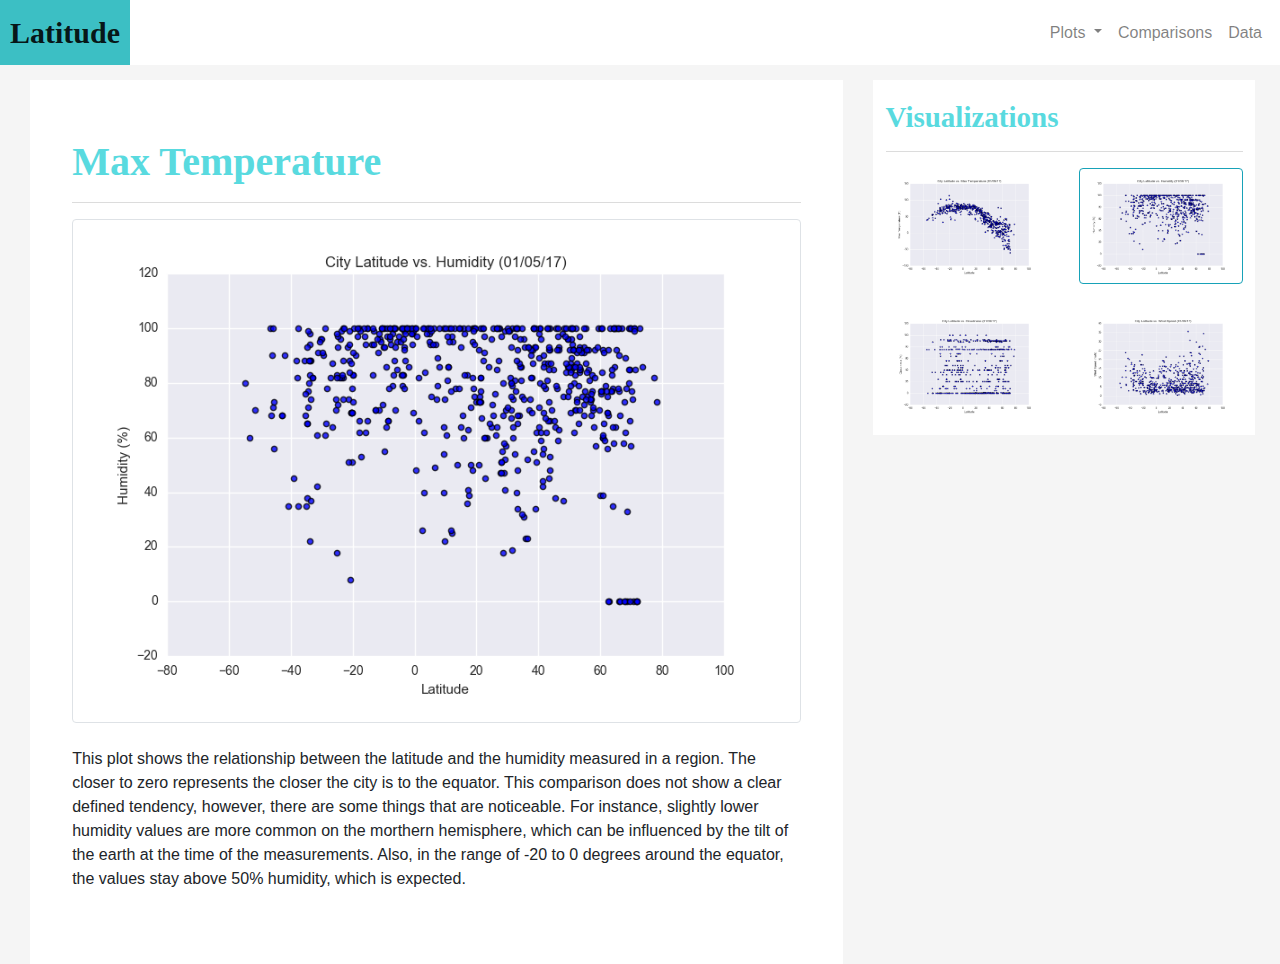
==== cloudiness.html @ 92a3587a "Finished humidity visualization. Two more to go." ====
<!-- Web Design Homework -->
<!-- Landing Page -->
<!-- Visualization for Cloudiness-->

<!DOCTYPE html>
<html lang="en">
  <head>
    <!-- Required meta tags -->
    <meta charset="utf-8">
    <meta name="viewport" content="width=device-width, initial-scale=1">
    
    <!-- Page Title -->
    <title>Cloudiness - Latitude</title>

    <!-- Bootstrap CSS Stylesheet -->
    <link rel="stylesheet" href="https://stackpath.bootstrapcdn.com/bootstrap/4.3.1/css/bootstrap.min.css" integrity="sha384-ggOyR0iXCbMQv3Xipma34MD+dH/1fQ784/j6cY/iJTQUOhcWr7x9JvoRxT2MZw1T" crossorigin="anonymous">
    <link rel="stylesheet" href="style.css">
  </head>
  
  <body>
    <nav class="navbar navbar-expand-lg navbar-light">
      <a class="navbar-brand" href="index.html">Latitude</a>
      <button class="navbar-toggler" type="button" data-toggle="collapse" data-target="#navbarSupportedContent" aria-controls="navbarSupportedContent" aria-expanded="false" aria-label="Toggle navigation">
        <span class="navbar-toggler-icon"></span>
      </button>

      <div class="collapse navbar-collapse" id="navbarSupportedContent">
        <ul class="navbar-nav">
          <li class="nav-item dropdown">
            <a class="nav-link dropdown-toggle" href="#" id="navbarDropdown" role="button" data-toggle="dropdown" aria-haspopup="true" aria-expanded="false">
              Plots
            </a>
            <div class="dropdown-menu" aria-labelledby="navbarDropdown">
              <a class="dropdown-item" href="maxtemperature.html">Max. Temperature</a>
              <a class="dropdown-item" href="humidity.html">Humidity</a>
              <a class="dropdown-item" href="cloudiness.html">Cloudiness</a>
              <a class="dropdown-item" href="winds.html">Wind Speed</a>
            </div>
          </li>
          <li class="nav-item">
            <a class="nav-link" href="comparisons.html">Comparisons <span class="sr-only">(current)</span></a>
          </li>
          <li class="nav-item">
            <a class="nav-link" href="data.html">Data</a>
          </li>
        </ul>
      </div>
    </nav>
    
    <div class="row">
      <div class="col-md-8">
        <div class="container-col-l bg-white">
          <h1>Max Temperature</h1>
          <hr class="solid-dark">
          <img src="resources/assets/images/Fig2.png" alt="..." class="img-thumbnail"> 
          <br>
          <br>
          <p>This plot shows the relationship between the latitude and the humidity measured in a region.
            The closer to zero represents the closer the city is to the equator.
            This comparison does not show a clear defined tendency, however, there are some things that are
            noticeable. For instance, slightly lower humidity values are more common on the morthern hemisphere, which
            can be influenced by the tilt of the earth at the time of the measurements. Also, in the range of
            -20 to 0 degrees around the equator, the values stay above 50% humidity, which is expected. </p>
        </div>
    </div>
      <div class="col-md-4">
        <div class="container-col-r bg-white">
          <h2>Visualizations</h2>
          <hr class="solid-dark">
          <div class="row justify-content-md-center">
            <div class="col">
              <a href="maxtemperature.html">
              <img src="resources/assets/images/Fig1.png" alt="..." class="img-thumbnail border-white"></a>
            </div>
            <div class="col">
              <a href="humidity.html">
              <img src="resources/assets/images/Fig2.png" alt="..." class="img-thumbnail border-info"></a>
            </div>
          </div>
          <br>
          <div class="row justify-content-md-center">
            <div class="col">
              <a href="cloudiness.html">
              <img src="resources/assets/images/Fig3.png" alt="..." class="img-thumbnail border-white"></a>
            </div>
            <div class="col">
              <a href="winds.html">
              <img src="resources/assets/images/Fig4.png" alt="..." class="img-thumbnail border-white"></a> 
            </div>
          </div>
        </div>
      </div>
    </div>
    

    <script src="https://code.jquery.com/jquery-3.3.1.slim.min.js" integrity="sha384-q8i/X+965DzO0rT7abK41JStQIAqVgRVzpbzo5smXKp4YfRvH+8abtTE1Pi6jizo" crossorigin="anonymous"></script>
    <script src="https://cdnjs.cloudflare.com/ajax/libs/popper.js/1.14.7/umd/popper.min.js" integrity="sha384-UO2eT0CpHqdSJQ6hJty5KVphtPhzWj9WO1clHTMGa3JDZwrnQq4sF86dIHNDz0W1" crossorigin="anonymous"></script>
    <script src="https://stackpath.bootstrapcdn.com/bootstrap/4.3.1/js/bootstrap.min.js" integrity="sha384-JjSmVgyd0p3pXB1rRibZUAYoIIy6OrQ6VrjIEaFf/nJGzIxFDsf4x0xIM+B07jRM" crossorigin="anonymous"></script>
  </body>
</html>
---- style.css ----
.navbar-light .navbar-brand {
  color: white;
}

.navbar-brand{
  font-weight: bolder;
  background-color: rgb(60, 191, 196);
  color: white;
  font-size: 30px;
  font-family: 'Times New Roman', Times, serif;
  margin-left: 0%;
  margin-right: 2%;
  padding: 10px;
}

.navbar {
  background-color: white;
  width: 100%;
  padding: 0;
}

.navbar-nav{
  margin-left: auto;
  padding-right: 10px;
}

@media screen and (max-width: 991px) {
.navbar {
  background-color:rgb(60, 191, 196);
}
.navbar-nav{
  background-color: whitesmoke;
  margin-left: 0%;
  padding-left: 2%;
}}

.navbar-toggler{
  background-color: rgb(60, 191, 196);
  margin-right: 10px;
}

body {
  background-color: whitesmoke;
}

.container{
  padding: 3%;
  margin-top: 20px;
}

.container-col-l{
  padding: 5%;
  margin-top: 15px;
  margin-left: 30px;
}

.container-col-r{
  padding: 3%;
  margin-top: 15px;
  margin-right: 25px;
}

h1{
  color: rgb(89, 218, 223);
  font-size: 40px;
  font-family: 'Times New Roman', Times, serif;
  font-weight: bold;
  margin-top: 8px;
  padding-top: 8px;
}

h2{
  color: rgb(89, 218, 223);
  font-size: 29px;
  font-family: 'Times New Roman', Times, serif;
  font-weight: bold;
  margin-top: 8px;
}

p{
  text-align: left;
  font-size: 16px;
  font-weight: lighter;
  padding-bottom: 2%;
}

.float-left{
  height: 170px;
  margin-right: 15px;
}

hr.solid {
  border-top: 1px solid;
  color: whitesmoke;
}

hr.solid-dark {
  border-top: 1px solid;
  color: gainsboro;
}

.jumbotron{
  background-color: white;
  padding: 2%;
}

h3{
  color: rgb(89, 218, 223);
  font-size: 29px;
  font-family: 'Times New Roman', Times, serif;
  font-weight: bold;
  margin-top: 8px;
  text-align: center;
}
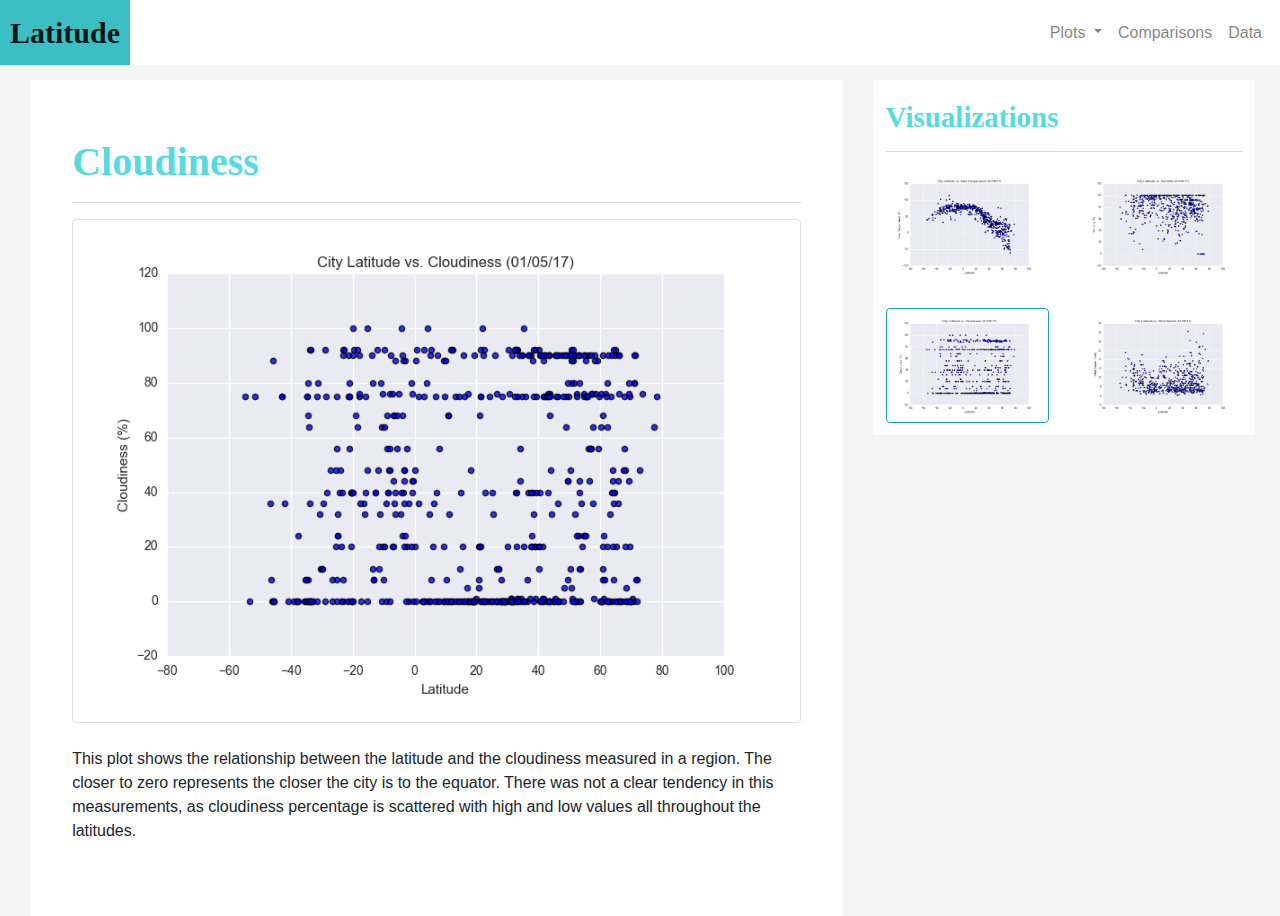
==== commit c91e58f3: "One more visualization to go." ====
--- a/cloudiness.html
+++ b/cloudiness.html
@@ -50,17 +50,15 @@
     <div class="row">
       <div class="col-md-8">
         <div class="container-col-l bg-white">
-          <h1>Max Temperature</h1>
+          <h1>Cloudiness</h1>
           <hr class="solid-dark">
-          <img src="resources/assets/images/Fig2.png" alt="..." class="img-thumbnail"> 
+          <img src="resources/assets/images/Fig3.png" alt="..." class="img-thumbnail"> 
           <br>
           <br>
-          <p>This plot shows the relationship between the latitude and the humidity measured in a region.
+          <p>This plot shows the relationship between the latitude and the cloudiness measured in a region.
             The closer to zero represents the closer the city is to the equator.
-            This comparison does not show a clear defined tendency, however, there are some things that are
-            noticeable. For instance, slightly lower humidity values are more common on the morthern hemisphere, which
-            can be influenced by the tilt of the earth at the time of the measurements. Also, in the range of
-            -20 to 0 degrees around the equator, the values stay above 50% humidity, which is expected. </p>
+            There was not a clear tendency in this measurements, as cloudiness percentage is scattered
+            with high and low values all throughout the latitudes. </p>
         </div>
     </div>
       <div class="col-md-4">
@@ -74,14 +72,14 @@
             </div>
             <div class="col">
               <a href="humidity.html">
-              <img src="resources/assets/images/Fig2.png" alt="..." class="img-thumbnail border-info"></a>
+              <img src="resources/assets/images/Fig2.png" alt="..." class="img-thumbnail border-white"></a>
             </div>
           </div>
           <br>
           <div class="row justify-content-md-center">
             <div class="col">
               <a href="cloudiness.html">
-              <img src="resources/assets/images/Fig3.png" alt="..." class="img-thumbnail border-white"></a>
+              <img src="resources/assets/images/Fig3.png" alt="..." class="img-thumbnail border-info"></a>
             </div>
             <div class="col">
               <a href="winds.html">
